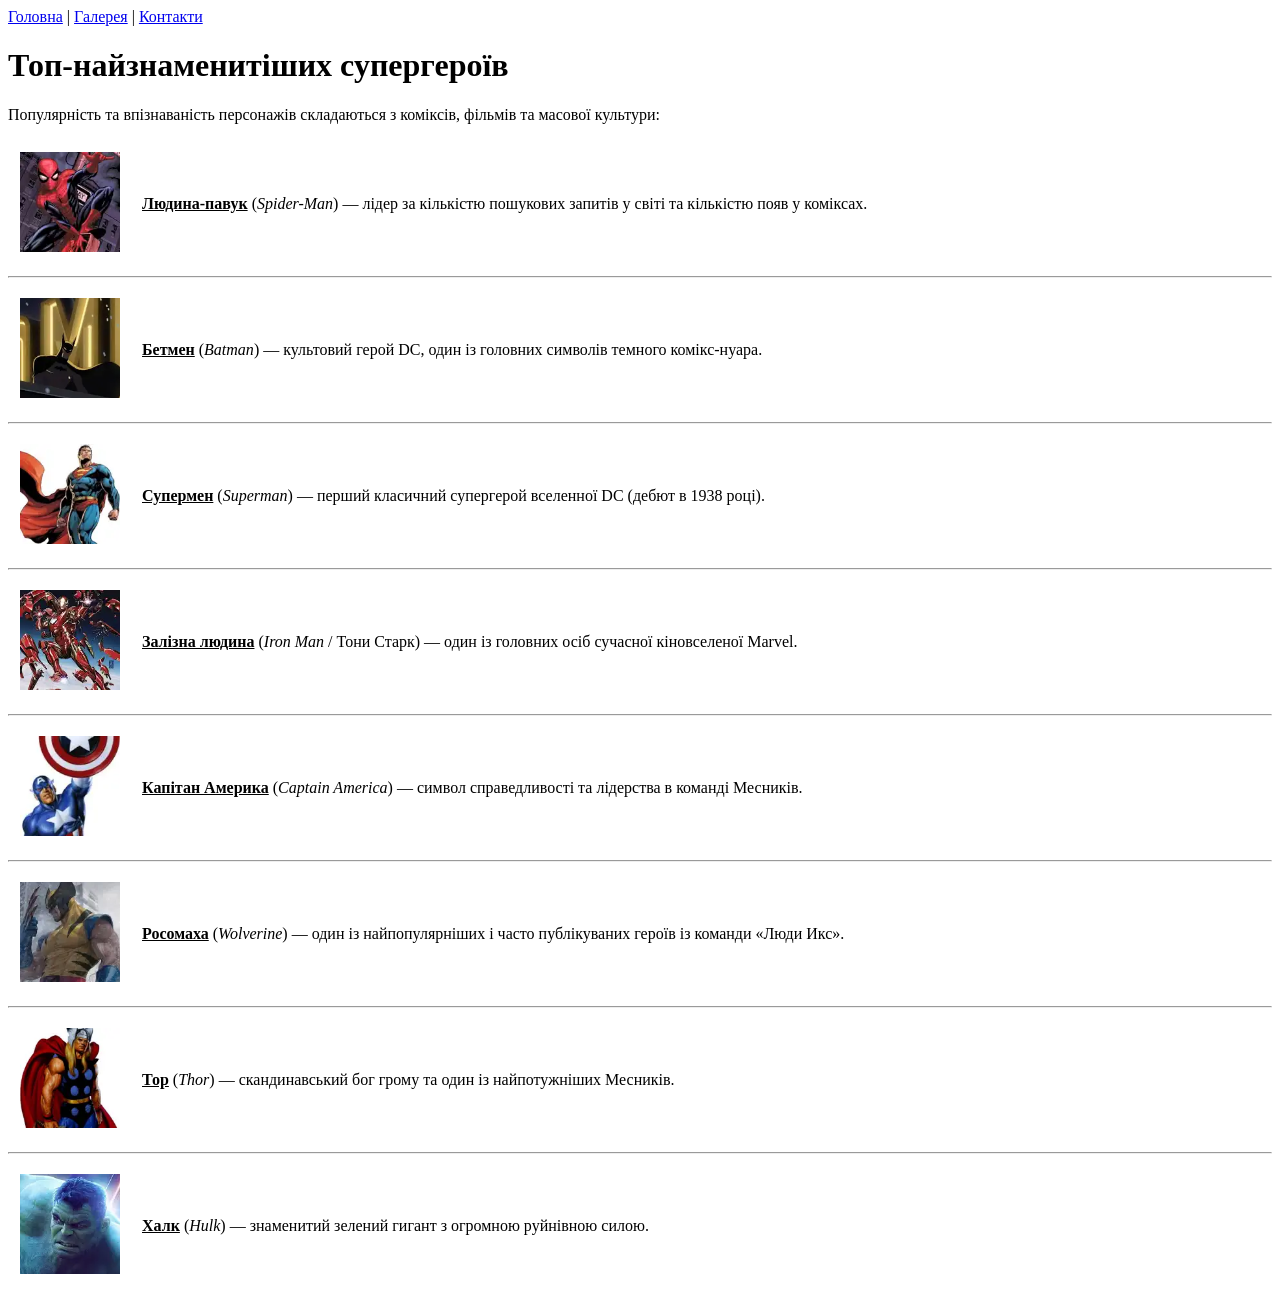
==== index.html @ 19099d73 "Add HTML, contact, and gallery pages" ====
<!DOCTYPE html>
<html lang="en">
<head>
    <meta charset="UTF-8">
    <meta name="viewport" content="width=device-width, initial-scale=1.0">
    <title>Top superheroes</title>
</head>
<body>
    
    <nav>
        <a href="index.html">Головна</a> | 
        <a href="pages/gallery.html">Галерея</a> | 
        <a href="pages/contact.html">Контакти</a>
    </nav>

    <h1>Топ-найзнаменитіших супергероїв</h1>
    <p>Популярність та впізнаваність персонажів складаються з коміксів, фільмів та масової культури:</p>


    <table cellpadding="10">
        <tr>
            <td valign="top">
                <img src="photo/Spider.webp" alt="Человек-паук" width="100" height="100">
            </td>
            <td valign="middle">
                <b><u>Людина-павук</u></b> (<i>Spider-Man</i>) — лідер за кількістю пошукових запитів у світі та кількістю появ у коміксах.
            </td>
        </tr>
    </table>
    <hr>

    <table cellpadding="10">
        <tr>
            <td valign="top">
                <img src="photo/Batman.webp" alt="Бэтмен" width="100" height="100">
            </td>
            <td valign="middle">
                <b><u>Бетмен</u></b> (<i>Batman</i>) — культовий герой DC, один із головних символів темного комікс-нуара.
            </td>
        </tr>
    </table>
    <hr>

    <table cellpadding="10">
        <tr>
            <td valign="top">
                <img src="photo/Superman.webp" alt="Супермен" width="100" height="100">
            </td>
            <td valign="middle">
                <b><u>Супермен</u></b> (<i>Superman</i>) — перший класичний супергерой вселенної DC (дебют в 1938 році).
            </td>
        </tr>
    </table>
    <hr>

    <table cellpadding="10">
        <tr>
            <td valign="top">
                <img src="photo/Iron.webp" alt="Железный человек" width="100" height="100">
            </td>
            <td valign="middle">
                <b><u>Залізна людина</u></b> (<i>Iron Man</i> / Тони Старк) — один із головних осіб сучасної кіновселеної Marvel.
            </td>
        </tr>
    </table>
    <hr>

    <table cellpadding="10">
        <tr>
            <td valign="top">
                <img src="photo/Captain.webp" alt="Капитан Америка" width="100" height="100">
            </td>
            <td valign="middle">
                <b><u>Капітан Америка</u></b> (<i>Captain America</i>) — символ справедливості та лідерства в команді Месників.
            </td>
        </tr>
    </table>
    <hr>

    <table cellpadding="10">
        <tr>
            <td valign="top">
                <img src="photo/Wolverine.webp" alt="Росомаха" width="100" height="100">
            </td>
            <td valign="middle">
                <b><u>Росомаха</u></b> (<i>Wolverine</i>) — один із найпопулярніших і часто публікуваних героїв із команди «Люди Икс».
            </td>
        </tr>
    </table>
    <hr>

    <table cellpadding="10">
        <tr>
            <td valign="top">
                <img src="photo/Thor.webp" alt="Тор" width="100" height="100">
            </td>
            <td valign="middle">
                <b><u>Тор</u></b> (<i>Thor</i>) — скандинавський бог грому та один із найпотужніших Месників.
            </td>
        </tr>
    </table>
    <hr>

    <table cellpadding="10">
        <tr>
            <td valign="top">
                <img src="photo/Hulk.webp" alt="Халк" width="100" height="100">
            </td>
            <td valign="middle">
                <b><u>Халк</u></b> (<i>Hulk</i>) — знаменитий зелений гигант з огромною руйнівною силою.
            </td>
        </tr>
    </table>




</body>
</html>
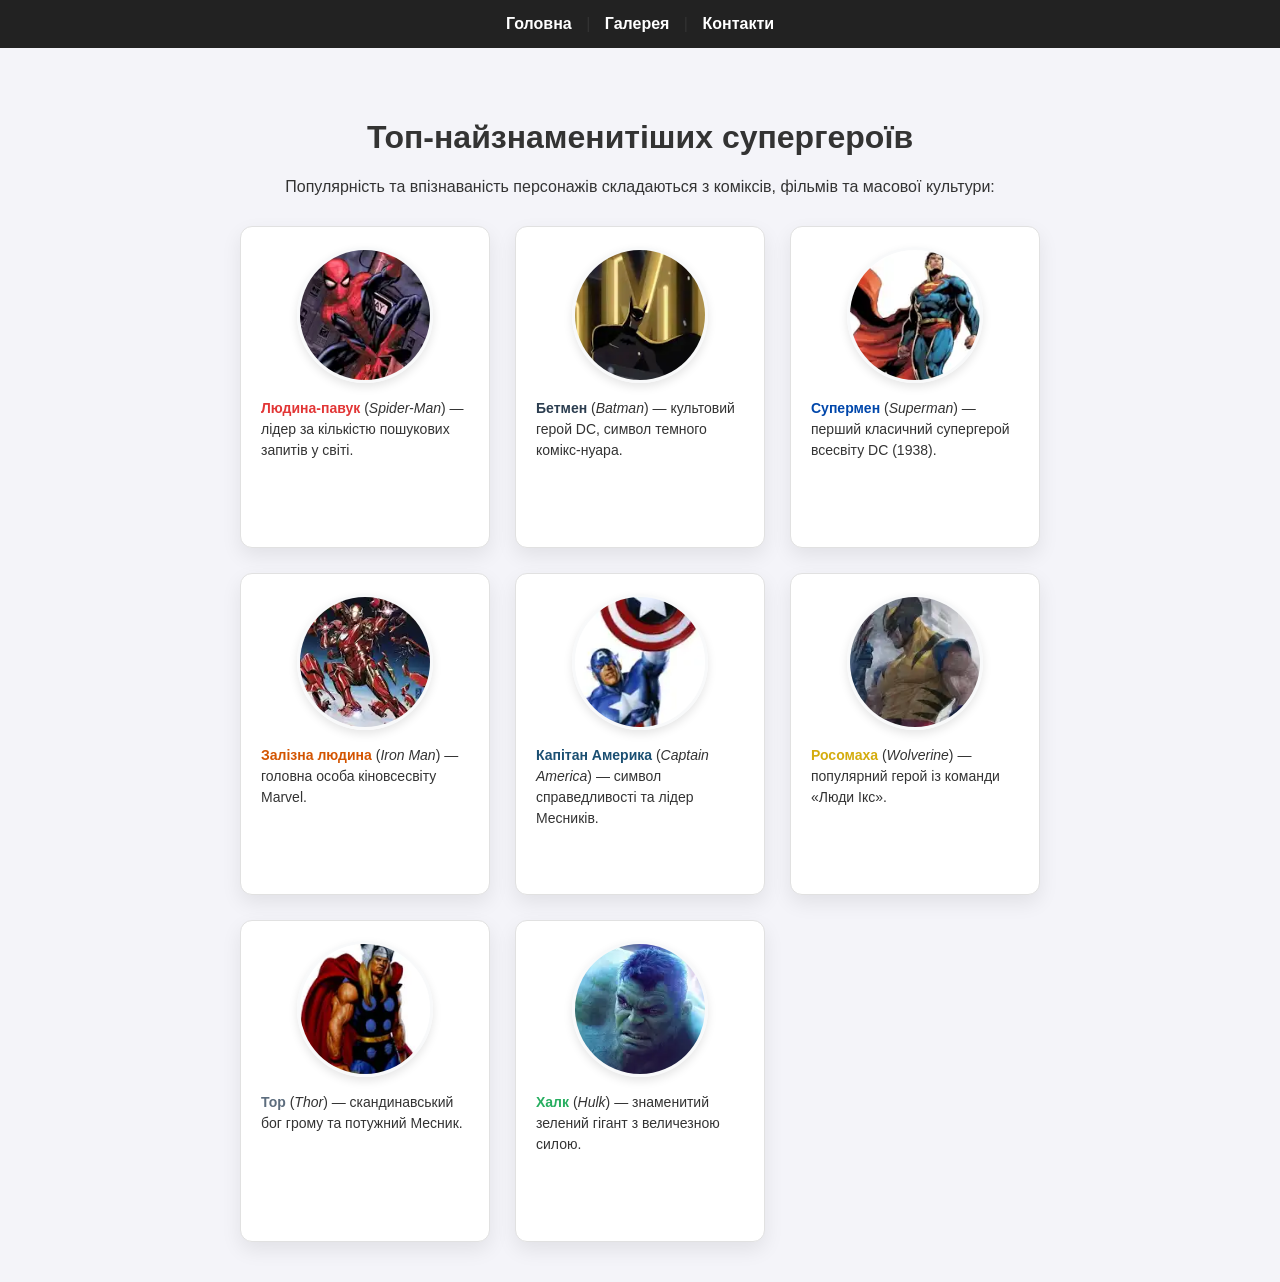
==== commit a27111fe: "add CSS" ====
--- a/index.html
+++ b/index.html
@@ -3,6 +3,7 @@
 <head>
     <meta charset="UTF-8">
     <meta name="viewport" content="width=device-width, initial-scale=1.0">
+    <link rel="stylesheet" href="css/style.css">
     <title>Top superheroes</title>
 </head>
 <body>
@@ -13,104 +14,54 @@
         <a href="pages/contact.html">Контакти</a>
     </nav>
 
-    <h1>Топ-найзнаменитіших супергероїв</h1>
-    <p>Популярність та впізнаваність персонажів складаються з коміксів, фільмів та масової культури:</p>
+    <div class="container">
+        <h1>Топ-найзнаменитіших супергероїв</h1>
+        <p>Популярність та впізнаваність персонажів складаються з коміксів, фільмів та масової культури:</p>
 
+        <div class="heroes-grid">
+            
+            <div class="hero-card">
+                <img src="photo/Spider.webp" alt="Людина-павук">
+                <p><span class="hero-spider">Людина-павук</span> (<i>Spider-Man</i>) — лідер за кількістю пошукових запитів у світі.</p>
+            </div>
 
-    <table cellpadding="10">
-        <tr>
-            <td valign="top">
-                <img src="photo/Spider.webp" alt="Человек-паук" width="100" height="100">
-            </td>
-            <td valign="middle">
-                <b><u>Людина-павук</u></b> (<i>Spider-Man</i>) — лідер за кількістю пошукових запитів у світі та кількістю появ у коміксах.
-            </td>
-        </tr>
-    </table>
-    <hr>
+            <div class="hero-card">
+                <img src="photo/Batman.webp" alt="Бетмен">
+                <p><span class="hero-batman">Бетмен</span> (<i>Batman</i>) — культовий герой DC, символ темного комікс-нуара.</p>
+            </div>
 
-    <table cellpadding="10">
-        <tr>
-            <td valign="top">
-                <img src="photo/Batman.webp" alt="Бэтмен" width="100" height="100">
-            </td>
-            <td valign="middle">
-                <b><u>Бетмен</u></b> (<i>Batman</i>) — культовий герой DC, один із головних символів темного комікс-нуара.
-            </td>
-        </tr>
-    </table>
-    <hr>
+            <div class="hero-card">
+                <img src="photo/Superman.webp" alt="Супермен">
+                <p><span class="hero-superman">Супермен</span> (<i>Superman</i>) — перший класичний супергерой всесвіту DC (1938).</p>
+            </div>
 
-    <table cellpadding="10">
-        <tr>
-            <td valign="top">
-                <img src="photo/Superman.webp" alt="Супермен" width="100" height="100">
-            </td>
-            <td valign="middle">
-                <b><u>Супермен</u></b> (<i>Superman</i>) — перший класичний супергерой вселенної DC (дебют в 1938 році).
-            </td>
-        </tr>
-    </table>
-    <hr>
+            <div class="hero-card">
+                <img src="photo/Iron.webp" alt="Залізна людина">
+                <p><span class="hero-iron">Залізна людина</span> (<i>Iron Man</i>) — головна особа кіновсесвіту Marvel.</p>
+            </div>
 
-    <table cellpadding="10">
-        <tr>
-            <td valign="top">
-                <img src="photo/Iron.webp" alt="Железный человек" width="100" height="100">
-            </td>
-            <td valign="middle">
-                <b><u>Залізна людина</u></b> (<i>Iron Man</i> / Тони Старк) — один із головних осіб сучасної кіновселеної Marvel.
-            </td>
-        </tr>
-    </table>
-    <hr>
+            <div class="hero-card">
+                <img src="photo/Captain.webp" alt="Капітан Америка">
+                <p><span class="hero-captain">Капітан Америка</span> (<i>Captain America</i>) — символ справедливості та лідер Месників.</p>
+            </div>
 
-    <table cellpadding="10">
-        <tr>
-            <td valign="top">
-                <img src="photo/Captain.webp" alt="Капитан Америка" width="100" height="100">
-            </td>
-            <td valign="middle">
-                <b><u>Капітан Америка</u></b> (<i>Captain America</i>) — символ справедливості та лідерства в команді Месників.
-            </td>
-        </tr>
-    </table>
-    <hr>
+            <div class="hero-card">
+                <img src="photo/Wolverine.webp" alt="Росомаха">
+                <p><span class="hero-wolverine">Росомаха</span> (<i>Wolverine</i>) — популярний герой із команди «Люди Ікс».</p>
+            </div>
 
-    <table cellpadding="10">
-        <tr>
-            <td valign="top">
-                <img src="photo/Wolverine.webp" alt="Росомаха" width="100" height="100">
-            </td>
-            <td valign="middle">
-                <b><u>Росомаха</u></b> (<i>Wolverine</i>) — один із найпопулярніших і часто публікуваних героїв із команди «Люди Икс».
-            </td>
-        </tr>
-    </table>
-    <hr>
+            <div class="hero-card">
+                <img src="photo/Thor.webp" alt="Тор">
+                <p><span class="hero-thor">Тор</span> (<i>Thor</i>) — скандинавський бог грому та потужний Месник.</p>
+            </div>
 
-    <table cellpadding="10">
-        <tr>
-            <td valign="top">
-                <img src="photo/Thor.webp" alt="Тор" width="100" height="100">
-            </td>
-            <td valign="middle">
-                <b><u>Тор</u></b> (<i>Thor</i>) — скандинавський бог грому та один із найпотужніших Месників.
-            </td>
-        </tr>
-    </table>
-    <hr>
+            <div class="hero-card">
+                <img src="photo/Hulk.webp" alt="Халк">
+                <p><span class="hero-hulk">Халк</span> (<i>Hulk</i>) — знаменитий зелений гігант з величезною силою.</p>
+            </div>
 
-    <table cellpadding="10">
-        <tr>
-            <td valign="top">
-                <img src="photo/Hulk.webp" alt="Халк" width="100" height="100">
-            </td>
-            <td valign="middle">
-                <b><u>Халк</u></b> (<i>Hulk</i>) — знаменитий зелений гигант з огромною руйнівною силою.
-            </td>
-        </tr>
-    </table>
+        </div>
+    </div>
 
 
 
--- a/css/style.css
+++ b/css/style.css
@@ -0,0 +1,262 @@
+body {
+    font-family: Arial, sans-serif;
+    background-color: #f4f4f9;
+    color: #333;
+    margin: 0;
+    padding: 0;
+}
+
+.container {
+    max-width: 800px;
+    margin: 0 auto;
+    padding: 20px 20px 40px 20px;
+}
+
+nav {
+    background-color: #222;
+    padding: 15px;
+    text-align: center;
+    margin-bottom: 30px;
+}
+
+nav a {
+    color: #fff;
+    text-decoration: none;
+    font-weight: bold;
+    margin: 0 10px;
+}
+
+nav a:hover {
+    text-decoration: underline;
+}
+
+h1, p {
+    text-align: center;
+}
+
+.heroes-grid {
+    display: grid;
+    grid-template-columns: repeat(3, 1fr);
+    gap: 25px;
+    margin-top: 30px;
+}
+
+.hero-card {
+    background: #fff;
+    border: 1px solid #e1e1e1;
+    border-radius: 12px;
+    box-shadow: 0 8px 20px rgba(0, 0, 0, 0.08);
+    padding: 20px;
+    text-align: center;
+    min-width: 0;
+    min-height: 280px;
+    display: flex;
+    flex-direction: column;
+    align-items: center;
+    justify-content: flex-start;
+    transition: transform 0.2s ease, box-shadow 0.2s ease;
+}
+
+.hero-card:hover {
+    transform: translateY(-4px);
+    box-shadow: 0 12px 25px rgba(0, 0, 0, 0.12);
+}
+
+.hero-card img {
+    width: 130px;  
+    height: 130px; 
+    object-fit: cover;
+    border-radius: 50%;
+    margin-bottom: 15px; 
+    border: 3px solid #f8f9fa;
+    box-shadow: 0 4px 10px rgba(0, 0, 0, 0.1);
+}
+
+.hero-card p {
+    font-size: 14px;
+    line-height: 1.5;
+    margin: 0;
+    text-align: left; 
+    width: 100%;
+}
+
+.hero-spider {
+    color: #e23636; 
+    font-weight: bold;
+}
+
+.hero-batman {
+    color: #2c3e50;
+    font-weight: bold;
+}
+
+.hero-superman {
+    color: #0047ab; 
+    font-weight: bold;
+}
+
+.hero-iron {
+    color: #d35400; 
+    font-weight: bold;
+}
+
+.hero-captain {
+    color: #1b4f72; 
+    font-weight: bold;
+}
+
+.hero-wolverine {
+    color: #d4ac0d;
+    font-weight: bold;
+}
+
+.hero-thor {
+    color: #5d6d7e;
+    font-weight: bold;
+}
+
+.hero-hulk {
+    color: #27ae60;
+    font-weight: bold;
+}
+
+
+
+/* gallery */
+.gallery-grid {
+    display: grid;
+    grid-template-columns: repeat(2, 1fr);
+    gap: 30px;
+    margin-top: 30px;
+}
+
+.gallery-card {
+    background: #fff;
+    border: 1px solid #e1e1e1;
+    border-radius: 12px;
+    box-shadow: 0 8px 20px rgba(0, 0, 0, 0.08);
+    padding: 20px;
+    text-align: center;
+    display: flex;
+    flex-direction: column;
+    align-items: center;
+    transition: transform 0.3s ease, box-shadow 0.3s ease;
+}
+
+.gallery-card:hover {
+    transform: translateY(-5px);
+    box-shadow: 0 12px 25px rgba(0, 0, 0, 0.15);
+}
+
+.gallery-card h2 {
+    font-size: 18px;
+    margin-bottom: 15px;
+    color: #2c3e50;
+}
+
+.gallery-img-wrapper {
+    width: 100%;
+    height: 260px; 
+    display: flex;
+    align-items: center;
+    justify-content: center;
+    overflow: hidden;
+    background-color: #fafafa; 
+    border-radius: 8px;
+}
+
+.gallery-card img {
+    max-width: 100%;
+    max-height: 100%;
+    object-fit: contain; 
+    transition: transform 0.4s ease; 
+}
+
+.gallery-card:hover img {
+    transform: scale(1.12); 
+}
+
+
+/* contact */
+
+.container-contacts {
+    max-width: 960px;
+    margin: 0 auto;
+    padding: 20px 20px 40px 20px;
+}
+
+.contacts-container {
+    display: grid;
+    grid-template-columns: 1fr 1fr;
+    gap: 30px; 
+    margin-top: 25px;
+}
+
+.contact-column {
+    position: relative;
+    background-size: cover;
+    background-position: center;
+    border-radius: 14px;
+    box-shadow: 0 10px 25px rgba(0, 0, 0, 0.12);
+    overflow: hidden;
+    padding: 35px; 
+    border: 1px solid #dcdcdc;
+    display: flex;
+    flex-direction: column;
+    min-height: 400px; 
+}
+
+.contact-column::before {
+    content: '';
+    position: relative; 
+    position: absolute;
+    top: 0;
+    left: 0;
+    width: 100%;
+    height: 100%;
+    background-color: rgba(255, 255, 255, 0.86); 
+    z-index: 1;
+}
+
+.contact-content {
+    position: relative;
+    z-index: 2;
+    display: flex;
+    flex-direction: column;
+    height: 100%;
+}
+
+.marvel-bg {
+    background-image: url('../photo/marvel.jfif');
+}
+
+.dc-bg {
+    background-image: url('../photo/DC.webp');
+}
+
+.contact-column h2 {
+    font-size: 20px;
+    margin-top: 0;
+    margin-bottom: 15px;
+    color: #2c3e50;
+    border-bottom: 2px solid #3498db;
+    padding-bottom: 8px;
+}
+
+.contact-column p {
+    text-align: left;
+    font-size: 14px;
+    line-height: 1.5;
+    margin-bottom: 15px;
+}
+
+.contact-column ul {
+    margin: 0 0 15px 0;
+    padding-left: 20px;
+    line-height: 1.6;
+}
+
+.contact-column li {
+    margin-bottom: 8px;
+    font-size: 14px;
+}
